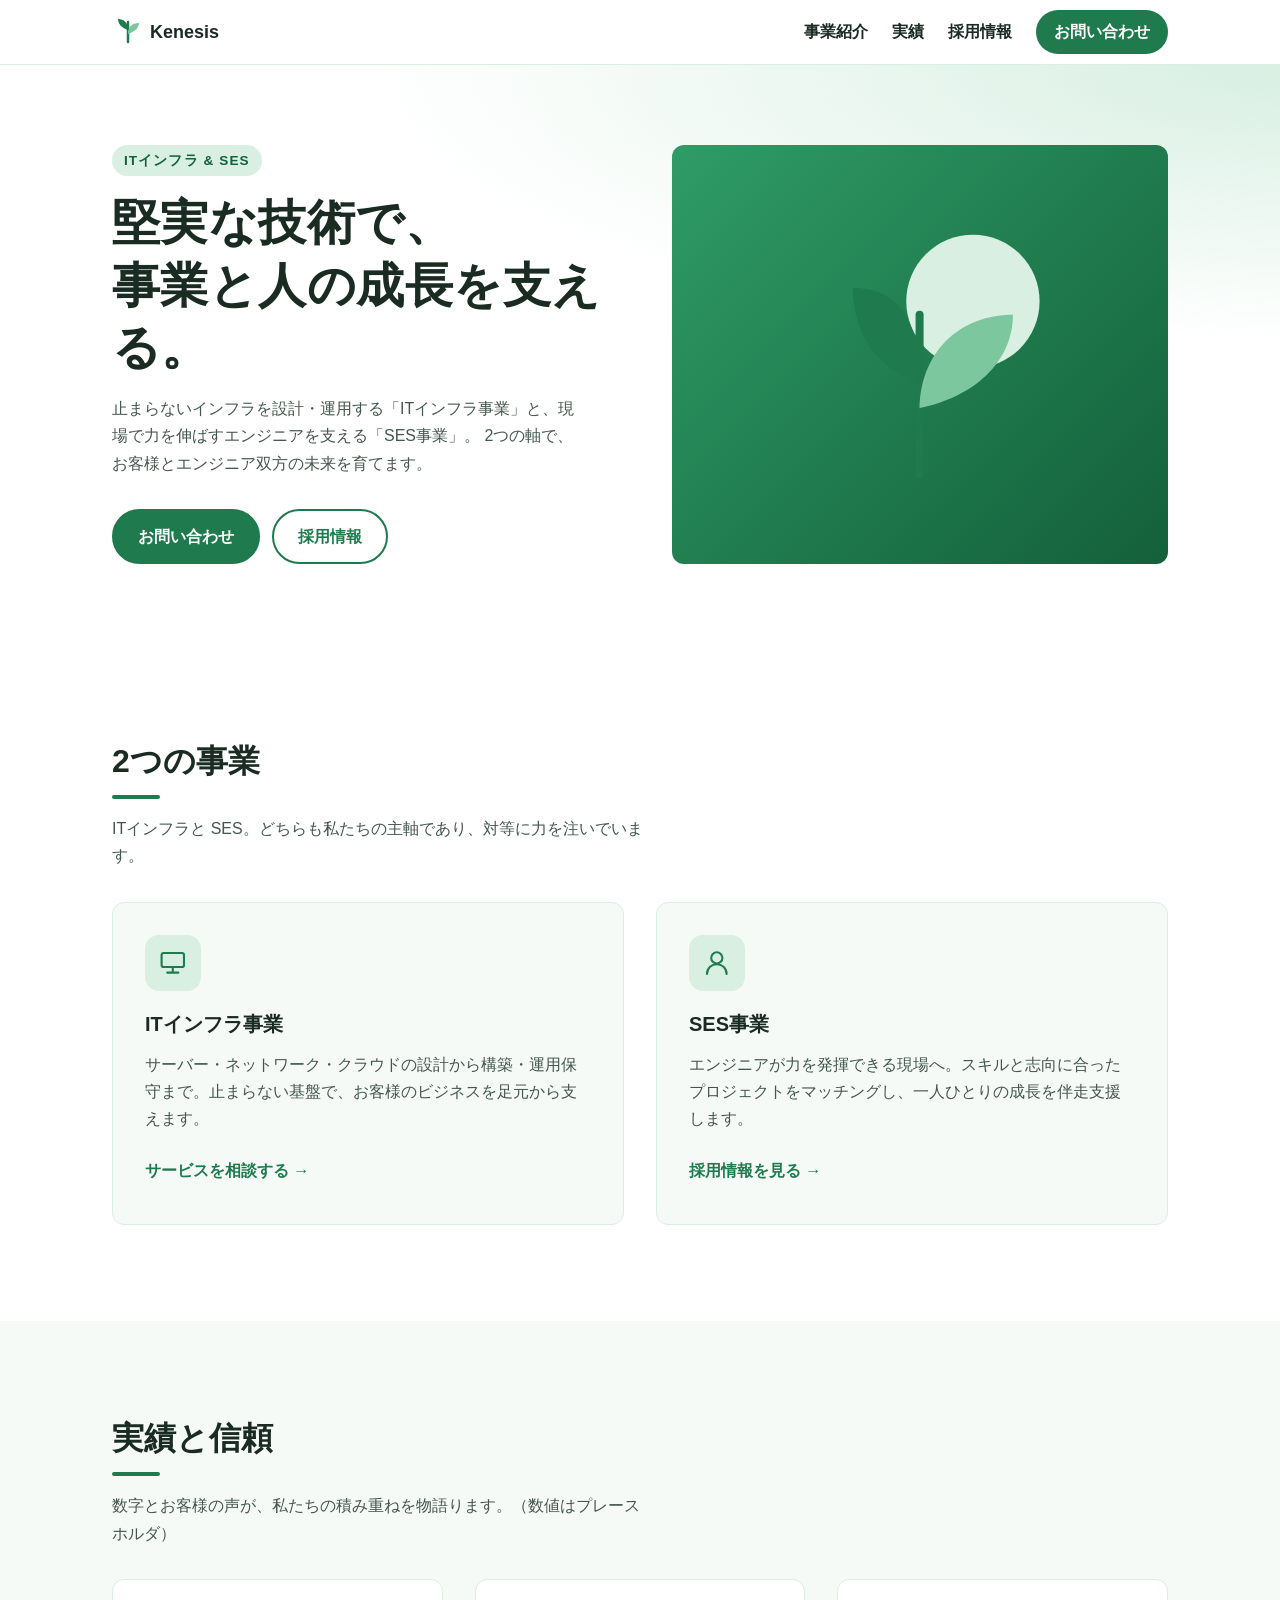
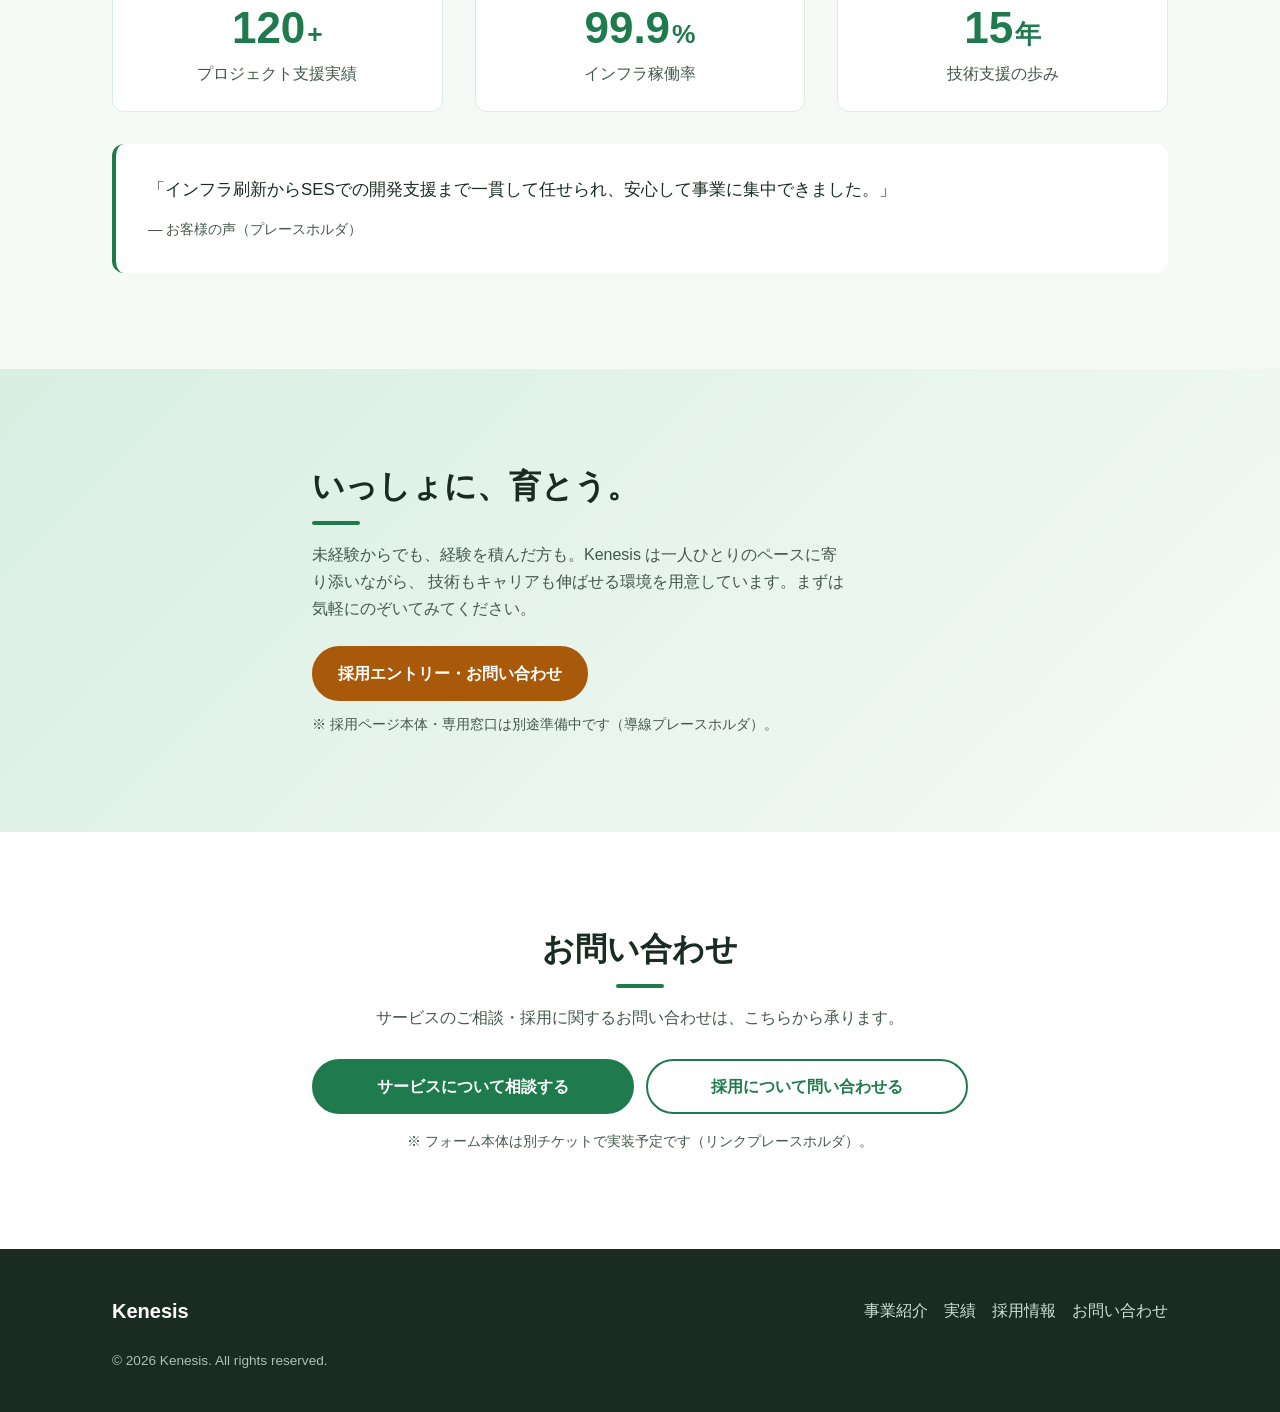
==== site/index.html @ 61118992 "[KLK-002] トップページFVと2事業対等提示の静的サンプル実装 Co-Authored-By: Claude Opus 4.8 (1M context) <noreply@anthropic." ====
<!DOCTYPE html>
<html lang="ja">
<head>
  <meta charset="UTF-8">
  <meta name="viewport" content="width=device-width, initial-scale=1">
  <meta name="description" content="Kenesis は ITインフラと SES の2事業で、堅実な技術と人の成長を支えます。サービスのご相談・SES採用エンジニアの応募はこちらから。">
  <meta name="color-scheme" content="light">
  <title>Kenesis ｜ ITインフラ・SES 2事業で技術と成長を支える</title>
  <link rel="icon" type="image/svg+xml" href="assets/favicon.svg">
  <link rel="stylesheet" href="css/style.css">
  <script src="js/main.js" defer></script>
</head>
<body>
  <a class="skip-link" href="#fv">本文へスキップ</a>

  <!-- ============ ヘッダー ============ -->
  <header class="site-header" id="site-header">
    <div class="container site-header__inner">
      <a class="site-header__logo" href="#fv" aria-label="Kenesis ホーム">
        <img src="assets/logo-placeholder.svg" width="160" height="40" alt="Kenesis">
      </a>

      <button
        class="nav-toggle"
        type="button"
        aria-expanded="false"
        aria-controls="primary-nav"
        aria-label="メニューを開く">
        <span class="nav-toggle__bar" aria-hidden="true"></span>
        <span class="nav-toggle__bar" aria-hidden="true"></span>
        <span class="nav-toggle__bar" aria-hidden="true"></span>
      </button>

      <nav class="primary-nav" id="primary-nav" aria-label="グローバルナビゲーション">
        <ul class="primary-nav__list">
          <li><a href="#business">事業紹介</a></li>
          <li><a href="#results">実績</a></li>
          <li><a href="#recruit">採用情報</a></li>
          <li><a class="primary-nav__cta" href="#contact" data-cta="nav-contact">お問い合わせ</a></li>
        </ul>
      </nav>
    </div>
  </header>

  <main>
    <!-- ============ FV（ファーストビュー） ============ -->
    <section id="fv" class="fv" aria-labelledby="fv-heading">
      <div class="container fv__inner">
        <!-- DOM順: テキスト → ビジュアル → CTA（CSS無効時も要件順を維持） -->
        <div class="fv__text">
          <p class="fv__eyebrow">ITインフラ &amp; SES</p>
          <h1 id="fv-heading" class="fv__title">堅実な技術で、<br>事業と人の成長を支える。</h1>
          <p class="fv__sub">
            止まらないインフラを設計・運用する「ITインフラ事業」と、現場で力を伸ばすエンジニアを支える「SES事業」。
            2つの軸で、お客様とエンジニア双方の未来を育てます。
          </p>
        </div>

        <div class="fv__visual">
          <div class="fv__photo" role="img" aria-label="緑あふれる自然と成長を表すメインビジュアル（プレースホルダ）">
            <!-- 写真領域はCSSグラデーションのプレースホルダ。実写真支給時にこの要素へ差し替え -->
            <svg class="fv__accent" viewBox="0 0 220 220" aria-hidden="true" focusable="false">
              <circle cx="150" cy="70" r="50" fill="#d8efe2"/>
              <path d="M110 200 C110 150 110 110 110 80" stroke="#1f7a4d" stroke-width="6" stroke-linecap="round" fill="none"/>
              <path d="M110 130 C80 122 60 96 60 60 C100 60 110 92 110 132 Z" fill="#1f7a4d"/>
              <path d="M110 150 C150 142 180 116 180 80 C140 80 110 108 110 152 Z" fill="#7cc79e"/>
            </svg>
          </div>
        </div>

        <div class="fv__cta">
          <a class="btn btn--primary" href="#contact" data-cta="contact">お問い合わせ</a>
          <a class="btn btn--secondary" href="#recruit" data-cta="recruit">採用情報</a>
        </div>
      </div>
    </section>

    <!-- ============ 事業紹介（2事業 対等） ============ -->
    <section id="business" class="business section" aria-labelledby="business-heading">
      <div class="container">
        <h2 id="business-heading" class="section__title">2つの事業</h2>
        <p class="section__lead">ITインフラと SES。どちらも私たちの主軸であり、対等に力を注いでいます。</p>

        <ul class="biz-grid">
          <li class="biz-card">
            <div class="biz-card__icon" aria-hidden="true">
              <svg viewBox="0 0 48 48" focusable="false">
                <rect x="8" y="10" width="32" height="20" rx="3" fill="none" stroke="#1f7a4d" stroke-width="3"/>
                <line x1="16" y1="38" x2="32" y2="38" stroke="#1f7a4d" stroke-width="3" stroke-linecap="round"/>
                <line x1="24" y1="30" x2="24" y2="38" stroke="#1f7a4d" stroke-width="3"/>
              </svg>
            </div>
            <h3 class="biz-card__title">ITインフラ事業</h3>
            <p class="biz-card__desc">
              サーバー・ネットワーク・クラウドの設計から構築・運用保守まで。止まらない基盤で、お客様のビジネスを足元から支えます。
            </p>
            <a class="biz-card__link" href="#contact" data-cta="biz-infra">サービスを相談する</a>
          </li>

          <li class="biz-card">
            <div class="biz-card__icon" aria-hidden="true">
              <svg viewBox="0 0 48 48" focusable="false">
                <circle cx="24" cy="17" r="8" fill="none" stroke="#1f7a4d" stroke-width="3"/>
                <path d="M10 40 C10 31 17 26 24 26 C31 26 38 31 38 40" fill="none" stroke="#1f7a4d" stroke-width="3" stroke-linecap="round"/>
              </svg>
            </div>
            <h3 class="biz-card__title">SES事業</h3>
            <p class="biz-card__desc">
              エンジニアが力を発揮できる現場へ。スキルと志向に合ったプロジェクトをマッチングし、一人ひとりの成長を伴走支援します。
            </p>
            <a class="biz-card__link" href="#recruit" data-cta="biz-ses">採用情報を見る</a>
          </li>
        </ul>
      </div>
    </section>

    <!-- ============ 実績・信頼 ============ -->
    <section id="results" class="results section" aria-labelledby="results-heading">
      <div class="container">
        <h2 id="results-heading" class="section__title">実績と信頼</h2>
        <p class="section__lead">数字とお客様の声が、私たちの積み重ねを物語ります。（数値はプレースホルダ）</p>

        <ul class="stat-grid">
          <li class="stat">
            <span class="stat__num">120<span class="stat__unit">+</span></span>
            <span class="stat__label">プロジェクト支援実績</span>
          </li>
          <li class="stat">
            <span class="stat__num">99.9<span class="stat__unit">%</span></span>
            <span class="stat__label">インフラ稼働率</span>
          </li>
          <li class="stat">
            <span class="stat__num">15<span class="stat__unit">年</span></span>
            <span class="stat__label">技術支援の歩み</span>
          </li>
        </ul>

        <figure class="voice">
          <blockquote class="voice__quote">
            「インフラ刷新からSESでの開発支援まで一貫して任せられ、安心して事業に集中できました。」
          </blockquote>
          <figcaption class="voice__cite">— お客様の声（プレースホルダ）</figcaption>
        </figure>
      </div>
    </section>

    <!-- ============ 採用情報（SES） ============ -->
    <section id="recruit" class="recruit section" aria-labelledby="recruit-heading">
      <div class="container recruit__inner">
        <div class="recruit__text">
          <h2 id="recruit-heading" class="section__title">いっしょに、育とう。</h2>
          <p class="section__lead">
            未経験からでも、経験を積んだ方も。Kenesis は一人ひとりのペースに寄り添いながら、
            技術もキャリアも伸ばせる環境を用意しています。まずは気軽にのぞいてみてください。
          </p>
          <a class="btn btn--accent" href="#contact" data-cta="recruit-apply">採用エントリー・お問い合わせ</a>
          <p class="recruit__note">※ 採用ページ本体・専用窓口は別途準備中です（導線プレースホルダ）。</p>
        </div>
      </div>
    </section>

    <!-- ============ お問い合わせ ============ -->
    <section id="contact" class="contact section" aria-labelledby="contact-heading">
      <div class="container contact__inner">
        <h2 id="contact-heading" class="section__title">お問い合わせ</h2>
        <p class="section__lead">サービスのご相談・採用に関するお問い合わせは、こちらから承ります。</p>
        <div class="contact__actions">
          <a class="btn btn--primary" href="#contact" data-cta="contact-service">サービスについて相談する</a>
          <a class="btn btn--secondary" href="#recruit" data-cta="contact-recruit">採用について問い合わせる</a>
        </div>
        <p class="contact__note">※ フォーム本体は別チケットで実装予定です（リンクプレースホルダ）。</p>
      </div>
    </section>
  </main>

  <!-- ============ フッター ============ -->
  <footer class="site-footer">
    <div class="container site-footer__inner">
      <p class="site-footer__brand">Kenesis</p>
      <nav class="site-footer__nav" aria-label="フッターナビゲーション">
        <ul>
          <li><a href="#business">事業紹介</a></li>
          <li><a href="#results">実績</a></li>
          <li><a href="#recruit">採用情報</a></li>
          <li><a href="#contact">お問い合わせ</a></li>
        </ul>
      </nav>
      <p class="site-footer__copy">&copy; 2026 Kenesis. All rights reserved.</p>
    </div>
  </footer>
</body>
</html>
---- site/css/style.css ----
/* ============================================================
   Kenesis トップページ  style.css
   - カラートークンは :root に集約（緑系メイン + アクセント1色 / 白背景）
   - モバイルファースト（既定=縦積み → min-width で2カラム）
   - 依存なし（素のCSS）。Lighthouse対策で外部リソース不使用
   ============================================================ */

:root {
  /* 背景: 白〜白に近い色 */
  --color-bg:        #ffffff;
  --color-surface:   #f6faf7;   /* わずかに緑寄りのオフホワイト（カード/帯背景） */

  /* メインカラー: 緑系 */
  --color-primary:        #1f7a4d;  /* 主要ボタン・見出しアクセント（白地でコントラスト比 4.9:1） */
  --color-primary-dark:   #14603b;  /* hover/active */
  --color-primary-light:  #d8efe2;  /* 淡い緑の面・帯 */

  /* アクセント1色のみ */
  --color-accent:        #a85909;   /* 暖色アクセント（白文字で 5.12:1。AA基準を満たすため濃いめに調整） */
  --color-accent-dark:   #884706;

  /* テキスト */
  --color-text:       #1a2b22;      /* 本文（白地で 14:1 超） */
  --color-text-muted: #43574c;      /* 補足（白地で約 7:1） */
  --color-on-primary: #ffffff;      /* 緑ボタン上の文字（緑地で 4.9:1） */

  /* 寸法・余白トークン（2事業カードの寸法共通化にも使用） */
  --space-section: clamp(48px, 8vw, 96px);
  --space-gap:     clamp(20px, 4vw, 32px);
  --radius:        12px;
  --maxw:          1120px;

  /* 2事業カード共通寸法（対等提示の機械的保証） */
  --card-pad:      clamp(20px, 4vw, 32px);
  --card-radius:   var(--radius);
  --card-icon:     56px;

  --font-base: -apple-system, BlinkMacSystemFont, "Hiragino Sans",
               "Hiragino Kaku Gothic ProN", "Noto Sans JP", "Segoe UI",
               Meiryo, sans-serif;
}

/* ---------- リセット / ベース ---------- */
*,
*::before,
*::after { box-sizing: border-box; }

html { -webkit-text-size-adjust: 100%; }

body {
  margin: 0;
  font-family: var(--font-base);
  color: var(--color-text);
  background: var(--color-bg);
  line-height: 1.7;
  /* 横スクロール防止の保険 */
  overflow-x: hidden;
}

img, svg { max-width: 100%; height: auto; display: block; }

a { color: var(--color-primary); }

h1, h2, h3, p, ul, figure, blockquote { margin: 0; }
ul { list-style: none; padding: 0; }

/* キーボードフォーカスの可視化（全インタラクティブ要素共通） */
:focus-visible {
  outline: 3px solid var(--color-accent);
  outline-offset: 2px;
  border-radius: 4px;
}

.container {
  width: 100%;
  max-width: var(--maxw);
  margin-inline: auto;
  padding-inline: clamp(16px, 5vw, 32px);
}

.skip-link {
  position: absolute;
  left: 8px;
  top: -48px;
  background: var(--color-primary);
  color: var(--color-on-primary);
  padding: 8px 16px;
  border-radius: 6px;
  z-index: 100;
  transition: top .15s ease;
}
.skip-link:focus { top: 8px; }

/* ---------- ボタン（CTA） ---------- */
.btn {
  display: inline-flex;
  align-items: center;
  justify-content: center;
  /* タップ領域 最小 44x44px */
  min-height: 44px;
  min-width: 44px;
  padding: 12px 24px;
  border-radius: 999px;
  font-weight: 700;
  font-size: 1rem;
  text-decoration: none;
  border: 2px solid transparent;
  cursor: pointer;
  transition: background-color .15s ease, color .15s ease, border-color .15s ease;
}
.btn--primary {
  background: var(--color-primary);
  color: var(--color-on-primary);
  border-color: var(--color-primary);
}
.btn--primary:hover { background: var(--color-primary-dark); border-color: var(--color-primary-dark); }

.btn--secondary {
  background: transparent;
  color: var(--color-primary);
  border-color: var(--color-primary);
}
.btn--secondary:hover { background: var(--color-primary-light); }

.btn--accent {
  background: var(--color-accent);
  color: #ffffff;
  border-color: var(--color-accent);
}
.btn--accent:hover { background: var(--color-accent-dark); border-color: var(--color-accent-dark); }

/* ---------- 共通セクション ---------- */
.section { padding-block: var(--space-section); }

.section__title {
  font-size: clamp(1.5rem, 5vw, 2rem);
  line-height: 1.35;
  color: var(--color-text);
}
.section__title::after {
  content: "";
  display: block;
  width: 48px;
  height: 4px;
  margin-top: 12px;
  background: var(--color-primary);
  border-radius: 2px;
}
.section__lead {
  margin-top: 16px;
  color: var(--color-text-muted);
  max-width: 60ch;
}

/* ============================================================
   ヘッダー / ナビ
   ============================================================ */
.site-header {
  position: sticky;
  top: 0;
  z-index: 50;
  background: rgba(255, 255, 255, .92);
  backdrop-filter: saturate(120%) blur(6px);
  border-bottom: 1px solid var(--color-primary-light);
}
.site-header__inner {
  display: flex;
  align-items: center;
  justify-content: space-between;
  min-height: 64px;
}
.site-header__logo { display: inline-flex; }

.nav-toggle {
  display: inline-flex;
  flex-direction: column;
  justify-content: center;
  gap: 5px;
  width: 44px;
  height: 44px;
  padding: 10px;
  background: transparent;
  border: none;
  cursor: pointer;
}
.nav-toggle__bar {
  display: block;
  height: 2px;
  width: 100%;
  background: var(--color-text);
  border-radius: 2px;
  transition: transform .2s ease, opacity .2s ease;
}
.nav-toggle[aria-expanded="true"] .nav-toggle__bar:nth-child(1) { transform: translateY(7px) rotate(45deg); }
.nav-toggle[aria-expanded="true"] .nav-toggle__bar:nth-child(2) { opacity: 0; }
.nav-toggle[aria-expanded="true"] .nav-toggle__bar:nth-child(3) { transform: translateY(-7px) rotate(-45deg); }

/* モバイル: ナビは折りたたみ（既定は閉じる） */
.primary-nav {
  position: absolute;
  top: 100%;
  left: 0;
  right: 0;
  background: var(--color-bg);
  border-bottom: 1px solid var(--color-primary-light);
  max-height: 0;
  overflow: hidden;
  transition: max-height .25s ease;
}
.primary-nav.is-open { max-height: 60vh; }
.primary-nav__list {
  display: flex;
  flex-direction: column;
  gap: 4px;
  padding: 12px clamp(16px, 5vw, 32px) 20px;
}
.primary-nav__list a {
  display: flex;
  align-items: center;
  min-height: 44px;
  text-decoration: none;
  color: var(--color-text);
  font-weight: 600;
}
.primary-nav__cta {
  color: var(--color-primary) !important;
  font-weight: 700;
}

/* ============================================================
   FV（ファーストビュー）
   DOM順: テキスト → ビジュアル → CTA
   ============================================================ */
.fv {
  background:
    radial-gradient(120% 80% at 100% 0%, var(--color-primary-light) 0%, transparent 60%),
    var(--color-bg);
  padding-block: clamp(40px, 8vw, 80px);
}
.fv__inner {
  display: grid;
  grid-template-columns: 1fr;     /* モバイル: 1カラム縦積み */
  gap: var(--space-gap);
  align-items: center;
}
.fv__eyebrow {
  display: inline-block;
  font-weight: 700;
  letter-spacing: .08em;
  color: var(--color-primary-dark);
  background: var(--color-primary-light);
  padding: 4px 12px;
  border-radius: 999px;
  font-size: .85rem;
}
.fv__title {
  margin-top: 16px;
  font-size: clamp(1.8rem, 7vw, 3rem);
  line-height: 1.3;
  letter-spacing: .01em;
}
.fv__sub {
  margin-top: 16px;
  color: var(--color-text-muted);
  max-width: 52ch;
}

/* FV ビジュアル（写真領域はCSSグラデーションのプレースホルダ） */
.fv__photo {
  position: relative;
  width: 100%;
  aspect-ratio: 4 / 3;            /* 差し替え時も枠を固定（CLS防止） */
  border-radius: var(--radius);
  overflow: hidden;
  background:
    linear-gradient(135deg, #2f9c66 0%, #1f7a4d 55%, #14603b 100%);
}
.fv__accent {
  position: absolute;
  inset: 0;
  margin: auto;
  width: 70%;
  height: 70%;
}

/* FV CTA 並置 */
.fv__cta {
  display: flex;
  flex-wrap: wrap;
  gap: 12px;
}
.fv__cta .btn { flex: 1 1 auto; }

/* ============================================================
   事業紹介（2事業 対等）
   ============================================================ */
.business { background: var(--color-bg); }

.biz-grid {
  margin-top: var(--space-gap);
  display: grid;
  grid-template-columns: 1fr;     /* モバイル: 縦積み */
  gap: var(--space-gap);
}
/* 同一クラス・同一寸法のカード（対等提示をCSS変数で機械的に保証） */
.biz-card {
  display: flex;
  flex-direction: column;
  padding: var(--card-pad);
  background: var(--color-surface);
  border: 1px solid var(--color-primary-light);
  border-radius: var(--card-radius);
  height: 100%;
}
.biz-card__icon {
  width: var(--card-icon);
  height: var(--card-icon);
  display: grid;
  place-items: center;
  background: var(--color-primary-light);
  border-radius: 14px;
  margin-bottom: 16px;
}
.biz-card__icon svg { width: 60%; height: 60%; }
.biz-card__title { font-size: 1.25rem; }
.biz-card__desc {
  margin-top: 10px;
  color: var(--color-text-muted);
  flex: 1 1 auto;       /* 説明文量が違ってもカード下端のリンク位置を揃える */
}
.biz-card__link {
  display: inline-flex;
  align-items: center;
  min-height: 44px;
  margin-top: 16px;
  font-weight: 700;
  color: var(--color-primary);
  text-decoration: none;
}
.biz-card__link::after { content: " →"; white-space: pre; }
.biz-card__link:hover { color: var(--color-primary-dark); text-decoration: underline; }

/* ============================================================
   実績・信頼
   ============================================================ */
.results { background: var(--color-surface); }

.stat-grid {
  margin-top: var(--space-gap);
  display: grid;
  grid-template-columns: 1fr;
  gap: var(--space-gap);
}
.stat {
  text-align: center;
  padding: 24px;
  background: var(--color-bg);
  border-radius: var(--radius);
  border: 1px solid var(--color-primary-light);
}
.stat__num {
  display: block;
  font-size: clamp(2rem, 8vw, 2.75rem);
  font-weight: 800;
  color: var(--color-primary);
  line-height: 1.1;
}
.stat__unit { font-size: .6em; margin-left: 2px; }
.stat__label { display: block; margin-top: 8px; color: var(--color-text-muted); }

.voice {
  margin-top: var(--space-gap);
  padding: var(--card-pad);
  background: var(--color-bg);
  border-left: 4px solid var(--color-primary);
  border-radius: var(--radius);
}
.voice__quote { font-size: 1.05rem; }
.voice__cite { margin-top: 12px; color: var(--color-text-muted); font-size: .9rem; }

/* ============================================================
   採用情報（SES）
   ============================================================ */
.recruit {
  background:
    linear-gradient(135deg, var(--color-primary-light) 0%, var(--color-surface) 100%);
}
.recruit__inner { max-width: 720px; }
.recruit__note {
  margin-top: 12px;
  color: var(--color-text-muted);
  font-size: .85rem;
}
.recruit .btn { margin-top: 24px; }

/* ============================================================
   お問い合わせ
   ============================================================ */
.contact { background: var(--color-bg); text-align: center; }
.contact__inner { max-width: 720px; margin-inline: auto; }
.contact .section__title { display: inline-block; }
.contact .section__title::after { margin-inline: auto; }
.contact .section__lead { margin-inline: auto; }
.contact__actions {
  margin-top: 28px;
  display: flex;
  flex-wrap: wrap;
  gap: 12px;
  justify-content: center;
}
.contact__actions .btn { flex: 1 1 240px; }
.contact__note { margin-top: 16px; color: var(--color-text-muted); font-size: .85rem; }

/* ============================================================
   フッター
   ============================================================ */
.site-footer {
  background: var(--color-text);
  color: #e8efe9;
  padding-block: 40px;
}
.site-footer__inner { display: grid; gap: 16px; }
.site-footer__brand { font-weight: 800; font-size: 1.25rem; color: #fff; }
.site-footer__nav ul { display: flex; flex-wrap: wrap; gap: 16px; }
.site-footer__nav a {
  color: #cfe0d6;
  text-decoration: none;
  min-height: 44px;
  display: inline-flex;
  align-items: center;
}
.site-footer__nav a:hover { color: #fff; text-decoration: underline; }
.site-footer__copy { color: #aebfb5; font-size: .85rem; }

/* ============================================================
   レスポンシブ（min-width で2カラムへ拡張）
   ============================================================ */
@media (min-width: 768px) {
  /* ナビ: ハンバーガーを隠し横並びに */
  .nav-toggle { display: none; }
  .primary-nav {
    position: static;
    max-height: none;
    overflow: visible;
    background: transparent;
    border: none;
  }
  .primary-nav__list {
    flex-direction: row;
    align-items: center;
    gap: 24px;
    padding: 0;
  }
  .primary-nav__cta {
    background: var(--color-primary);
    color: var(--color-on-primary) !important;
    padding: 8px 18px;
    border-radius: 999px;
  }

  /* FV: 左テキスト / 右ビジュアルの2カラム。
     grid-template-areas でDOM順(テキスト→ビジュアル→CTA)を保ちつつ配置 */
  .fv__inner {
    grid-template-columns: 1fr 1fr;
    grid-template-areas:
      "text   visual"
      "cta    visual";
    column-gap: clamp(32px, 5vw, 64px);
    align-items: center;
  }
  .fv__text   { grid-area: text; }
  .fv__visual { grid-area: visual; align-self: stretch; }
  .fv__cta    { grid-area: cta; align-self: start; }
  .fv__cta .btn { flex: 0 0 auto; }
  .fv__photo { height: 100%; aspect-ratio: auto; min-height: 320px; }

  /* 事業紹介: 横並び2カラム（同一寸法） */
  .biz-grid { grid-template-columns: 1fr 1fr; }

  /* 実績: 3カラム */
  .stat-grid { grid-template-columns: repeat(3, 1fr); }

  /* フッター: 横並び */
  .site-footer__inner {
    grid-template-columns: 1fr auto;
    align-items: center;
  }
  .site-footer__copy { grid-column: 1 / -1; }
}

@media (min-width: 1024px) {
  .fv__title { font-size: 3rem; }
}

/* ---------- モーション低減 ---------- */
@media (prefers-reduced-motion: reduce) {
  * { transition-duration: .001ms !important; animation-duration: .001ms !important; }
}
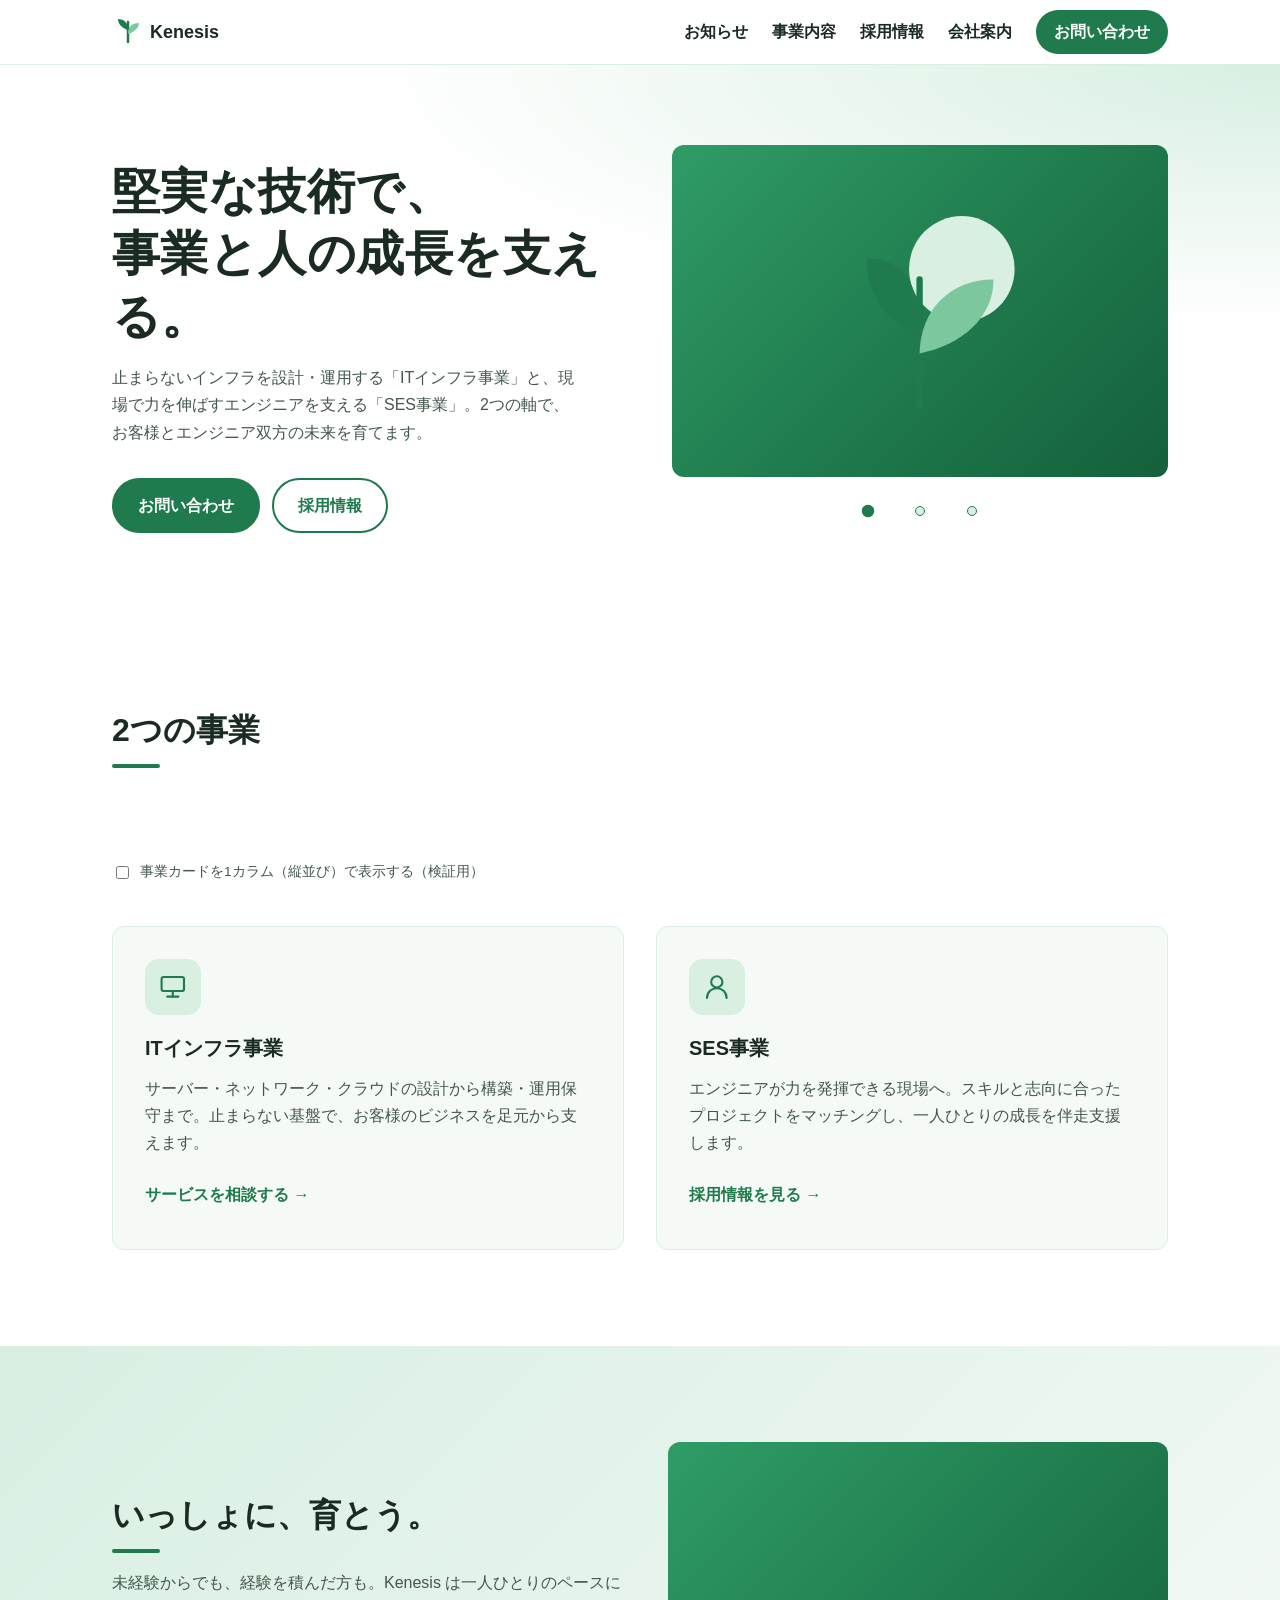
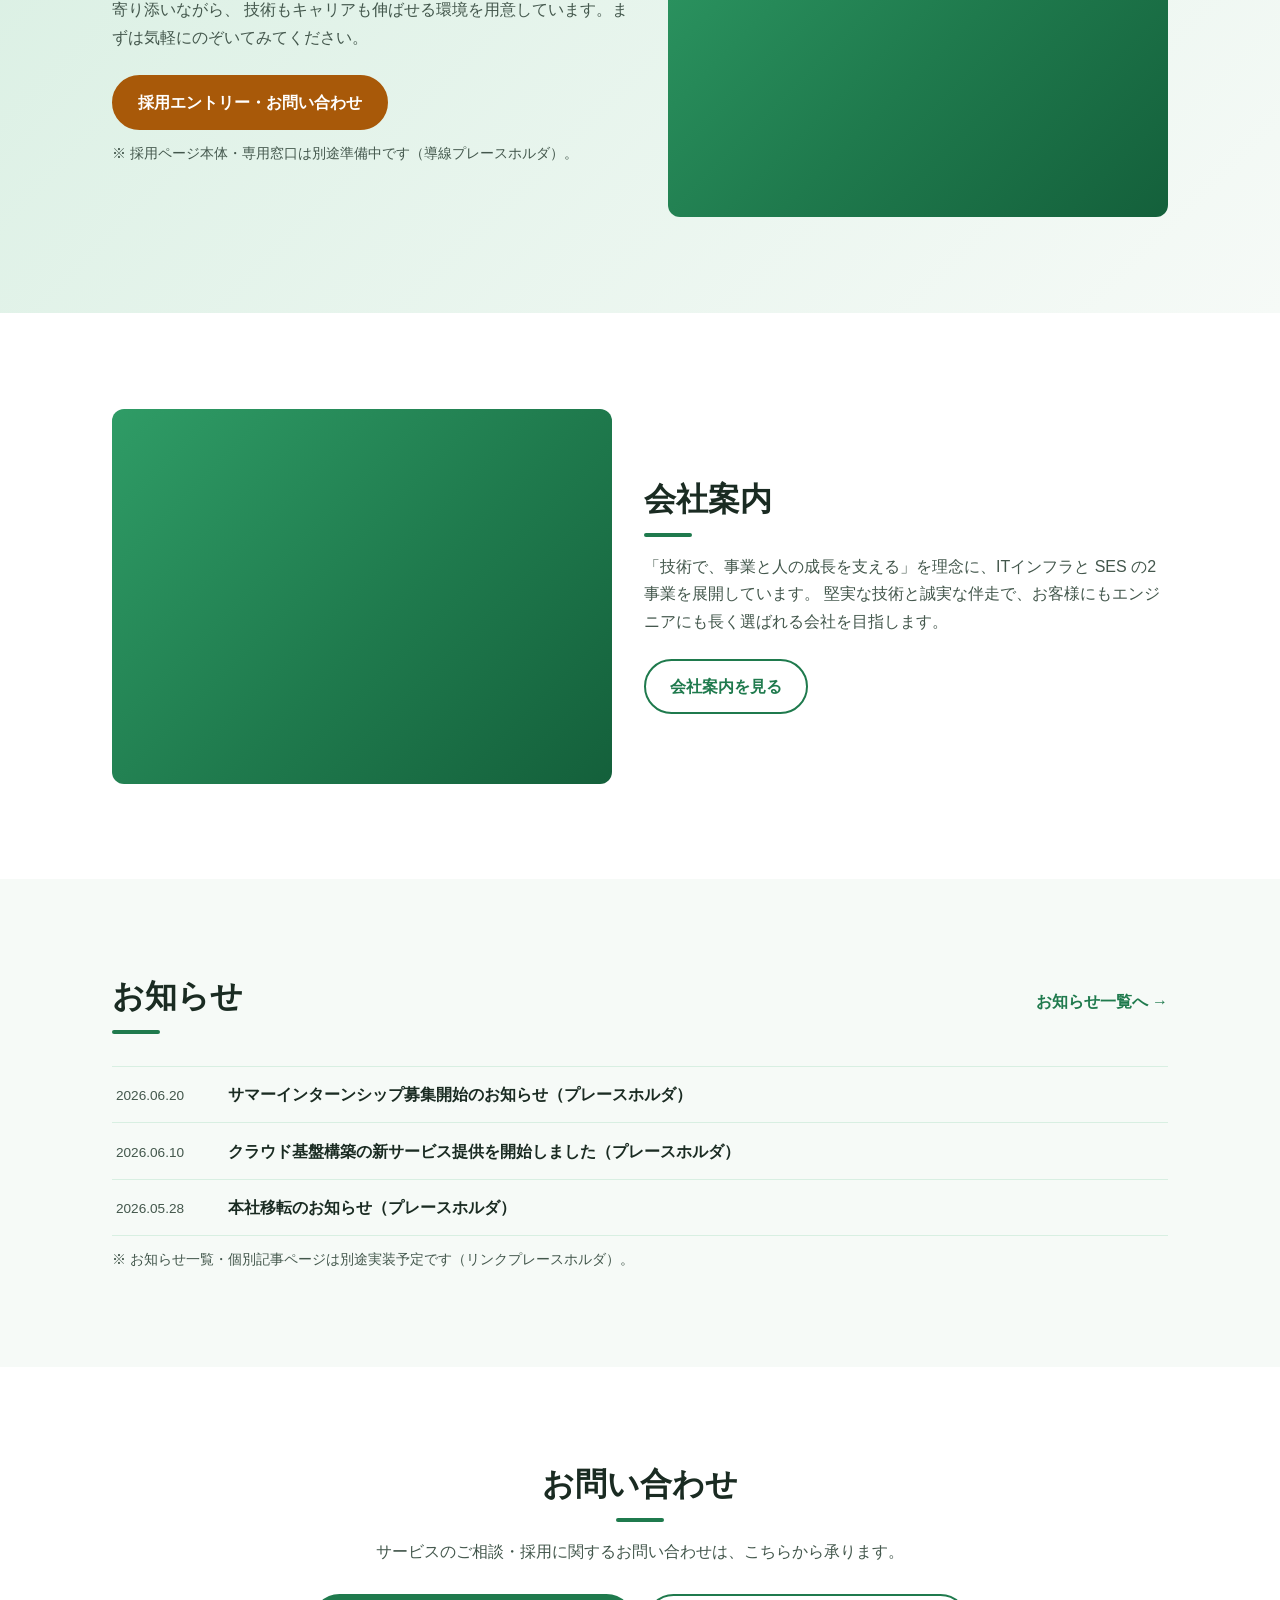
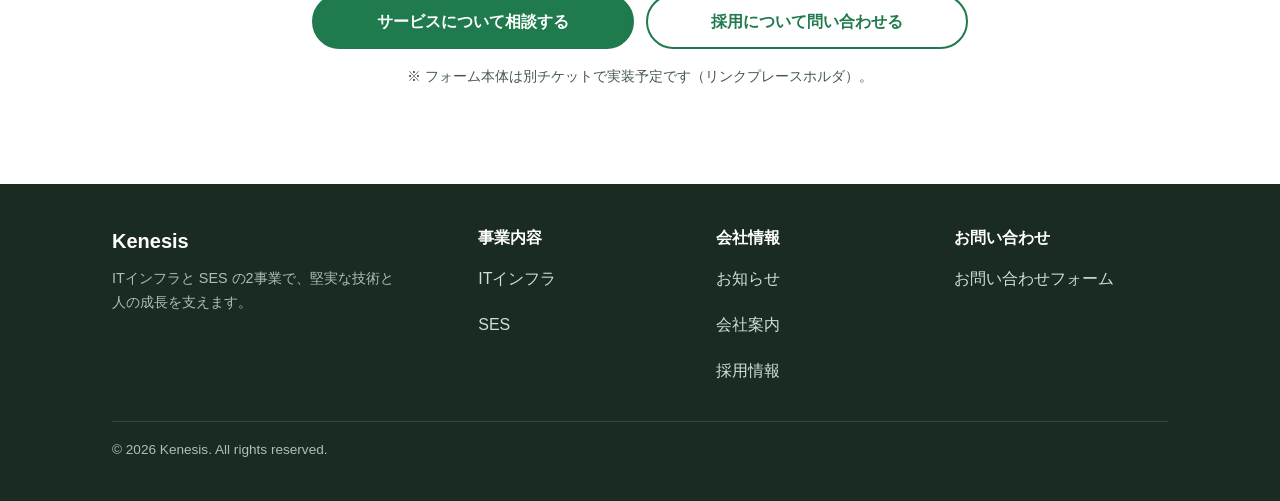
==== commit c038e6de: "変更のあったファイルの追加" ====
--- a/site/index.html
+++ b/site/index.html
@@ -33,9 +33,10 @@
 
       <nav class="primary-nav" id="primary-nav" aria-label="グローバルナビゲーション">
         <ul class="primary-nav__list">
-          <li><a href="#business">事業紹介</a></li>
-          <li><a href="#results">実績</a></li>
+          <li><a href="#news">お知らせ</a></li>
+          <li><a href="#business">事業内容</a></li>
           <li><a href="#recruit">採用情報</a></li>
+          <li><a href="#company">会社案内</a></li>
           <li><a class="primary-nav__cta" href="#contact" data-cta="nav-contact">お問い合わせ</a></li>
         </ul>
       </nav>
@@ -48,7 +49,8 @@
       <div class="container fv__inner">
         <!-- DOM順: テキスト → ビジュアル → CTA（CSS無効時も要件順を維持） -->
         <div class="fv__text">
-          <p class="fv__eyebrow">ITインフラ &amp; SES</p>
+          <!-- スライド1はタグ非表示（JSがスライド2/3で表示・差し替え）。JS無効時もスライド1の見え方を維持 -->
+          <p class="fv__eyebrow" style="display:none"></p>
           <h1 id="fv-heading" class="fv__title">堅実な技術で、<br>事業と人の成長を支える。</h1>
           <p class="fv__sub">
             止まらないインフラを設計・運用する「ITインフラ事業」と、現場で力を伸ばすエンジニアを支える「SES事業」。
@@ -57,14 +59,39 @@
         </div>
 
         <div class="fv__visual">
-          <div class="fv__photo" role="img" aria-label="緑あふれる自然と成長を表すメインビジュアル（プレースホルダ）">
-            <!-- 写真領域はCSSグラデーションのプレースホルダ。実写真支給時にこの要素へ差し替え -->
-            <svg class="fv__accent" viewBox="0 0 220 220" aria-hidden="true" focusable="false">
-              <circle cx="150" cy="70" r="50" fill="#d8efe2"/>
-              <path d="M110 200 C110 150 110 110 110 80" stroke="#1f7a4d" stroke-width="6" stroke-linecap="round" fill="none"/>
-              <path d="M110 130 C80 122 60 96 60 60 C100 60 110 92 110 132 Z" fill="#1f7a4d"/>
-              <path d="M110 150 C150 142 180 116 180 80 C140 80 110 108 110 152 Z" fill="#7cc79e"/>
-            </svg>
+          <!-- 写真領域はCSSグラデーションのプレースホルダ。実写真支給時に各レイヤーへ差し替え。
+               3レイヤーをJSでクロスフェード切替（テキストと同期）。装飾のため aria-hidden -->
+          <div class="fv__photo-stage">
+            <div class="fv__photo fv__photo--1 is-active" aria-hidden="true">
+              <svg class="fv__accent" viewBox="0 0 220 220" aria-hidden="true" focusable="false">
+                <circle cx="150" cy="70" r="50" fill="#d8efe2"/>
+                <path d="M110 200 C110 150 110 110 110 80" stroke="#1f7a4d" stroke-width="6" stroke-linecap="round" fill="none"/>
+                <path d="M110 130 C80 122 60 96 60 60 C100 60 110 92 110 132 Z" fill="#1f7a4d"/>
+                <path d="M110 150 C150 142 180 116 180 80 C140 80 110 108 110 152 Z" fill="#7cc79e"/>
+              </svg>
+            </div>
+            <div class="fv__photo fv__photo--2" aria-hidden="true">
+              <svg class="fv__accent" viewBox="0 0 220 220" aria-hidden="true" focusable="false">
+                <rect x="55" y="45" width="110" height="34" rx="6" fill="#d8efe2" stroke="#14603b" stroke-width="4"/>
+                <rect x="55" y="93" width="110" height="34" rx="6" fill="#7cc79e" stroke="#14603b" stroke-width="4"/>
+                <rect x="55" y="141" width="110" height="34" rx="6" fill="#d8efe2" stroke="#14603b" stroke-width="4"/>
+                <circle cx="74" cy="62" r="5" fill="#14603b"/>
+                <circle cx="74" cy="110" r="5" fill="#14603b"/>
+                <circle cx="74" cy="158" r="5" fill="#14603b"/>
+              </svg>
+            </div>
+            <div class="fv__photo fv__photo--3" aria-hidden="true">
+              <svg class="fv__accent" viewBox="0 0 220 220" aria-hidden="true" focusable="false">
+                <circle cx="110" cy="78" r="34" fill="#d8efe2" stroke="#14603b" stroke-width="5"/>
+                <path d="M52 168 C52 128 80 108 110 108 C140 108 168 128 168 168" fill="#7cc79e" stroke="#14603b" stroke-width="5" stroke-linecap="round"/>
+                <path d="M150 60 C170 60 184 74 184 96" fill="none" stroke="#1f7a4d" stroke-width="6" stroke-linecap="round"/>
+              </svg>
+            </div>
+          </div>
+          <div class="fv__dots" role="group" aria-label="メインビジュアルのスライド切替">
+            <button type="button" class="fv__dot is-active" data-fv-dot="0" aria-label="スライド1: 会社全体を表示" aria-selected="true"></button>
+            <button type="button" class="fv__dot" data-fv-dot="1" aria-label="スライド2: ITインフラ事業を表示" aria-selected="false"></button>
+            <button type="button" class="fv__dot" data-fv-dot="2" aria-label="スライド3: SES事業を表示" aria-selected="false"></button>
           </div>
         </div>
 
@@ -80,6 +107,14 @@
       <div class="container">
         <h2 id="business-heading" class="section__title">2つの事業</h2>
         <p class="section__lead">ITインフラと SES。どちらも私たちの主軸であり、対等に力を注いでいます。</p>
+
+        <!-- 検証用トグル: 2カラム↔1カラム（縦並び）を切替して比較する。決定後に削除可 -->
+        <p class="biz-toggle">
+          <label class="biz-toggle__label">
+            <input type="checkbox" id="bizStack" class="biz-toggle__input">
+            事業カードを1カラム（縦並び）で表示する（検証用）
+          </label>
+        </p>
 
         <ul class="biz-grid">
           <li class="biz-card">
@@ -111,36 +146,6 @@
             <a class="biz-card__link" href="#recruit" data-cta="biz-ses">採用情報を見る</a>
           </li>
         </ul>
-      </div>
-    </section>
-
-    <!-- ============ 実績・信頼 ============ -->
-    <section id="results" class="results section" aria-labelledby="results-heading">
-      <div class="container">
-        <h2 id="results-heading" class="section__title">実績と信頼</h2>
-        <p class="section__lead">数字とお客様の声が、私たちの積み重ねを物語ります。（数値はプレースホルダ）</p>
-
-        <ul class="stat-grid">
-          <li class="stat">
-            <span class="stat__num">120<span class="stat__unit">+</span></span>
-            <span class="stat__label">プロジェクト支援実績</span>
-          </li>
-          <li class="stat">
-            <span class="stat__num">99.9<span class="stat__unit">%</span></span>
-            <span class="stat__label">インフラ稼働率</span>
-          </li>
-          <li class="stat">
-            <span class="stat__num">15<span class="stat__unit">年</span></span>
-            <span class="stat__label">技術支援の歩み</span>
-          </li>
-        </ul>
-
-        <figure class="voice">
-          <blockquote class="voice__quote">
-            「インフラ刷新からSESでの開発支援まで一貫して任せられ、安心して事業に集中できました。」
-          </blockquote>
-          <figcaption class="voice__cite">— お客様の声（プレースホルダ）</figcaption>
-        </figure>
       </div>
     </section>
 
@@ -156,6 +161,57 @@
           <a class="btn btn--accent" href="#contact" data-cta="recruit-apply">採用エントリー・お問い合わせ</a>
           <p class="recruit__note">※ 採用ページ本体・専用窓口は別途準備中です（導線プレースホルダ）。</p>
         </div>
+        <div class="recruit__visual">
+          <div class="media-photo" role="img" aria-label="成長するエンジニアと自然をイメージしたビジュアル（プレースホルダ）"></div>
+        </div>
+      </div>
+    </section>
+
+    <!-- ============ 会社案内 ============ -->
+    <section id="company" class="company section" aria-labelledby="company-heading">
+      <div class="container company__inner">
+        <div class="company__text">
+          <h2 id="company-heading" class="section__title">会社案内</h2>
+          <p class="section__lead">
+            「技術で、事業と人の成長を支える」を理念に、ITインフラと SES の2事業を展開しています。
+            堅実な技術と誠実な伴走で、お客様にもエンジニアにも長く選ばれる会社を目指します。
+          </p>
+          <a class="btn btn--secondary" href="#contact" data-cta="company-more">会社案内を見る</a>
+        </div>
+        <div class="company__visual">
+          <div class="media-photo" role="img" aria-label="Kenesisの拠点・チームをイメージしたビジュアル（プレースホルダ）"></div>
+        </div>
+      </div>
+    </section>
+
+    <!-- ============ お知らせ ============ -->
+    <section id="news" class="news section" aria-labelledby="news-heading">
+      <div class="container news__inner">
+        <div class="news__head">
+          <h2 id="news-heading" class="section__title">お知らせ</h2>
+          <a class="news__more" href="#news" data-cta="news-list">お知らせ一覧へ</a>
+        </div>
+        <ul class="news__list">
+          <li class="news__item">
+            <a class="news__link" href="#news">
+              <time class="news__date" datetime="2026-06-20">2026.06.20</time>
+              <span class="news__title">サマーインターンシップ募集開始のお知らせ（プレースホルダ）</span>
+            </a>
+          </li>
+          <li class="news__item">
+            <a class="news__link" href="#news">
+              <time class="news__date" datetime="2026-06-10">2026.06.10</time>
+              <span class="news__title">クラウド基盤構築の新サービス提供を開始しました（プレースホルダ）</span>
+            </a>
+          </li>
+          <li class="news__item">
+            <a class="news__link" href="#news">
+              <time class="news__date" datetime="2026-05-28">2026.05.28</time>
+              <span class="news__title">本社移転のお知らせ（プレースホルダ）</span>
+            </a>
+          </li>
+        </ul>
+        <p class="news__note">※ お知らせ一覧・個別記事ページは別途実装予定です（リンクプレースホルダ）。</p>
       </div>
     </section>
 
@@ -176,13 +232,29 @@
   <!-- ============ フッター ============ -->
   <footer class="site-footer">
     <div class="container site-footer__inner">
-      <p class="site-footer__brand">Kenesis</p>
-      <nav class="site-footer__nav" aria-label="フッターナビゲーション">
+      <div class="site-footer__col site-footer__col--brand">
+        <p class="site-footer__brand">Kenesis</p>
+        <p class="site-footer__desc">ITインフラと SES の2事業で、堅実な技術と人の成長を支えます。</p>
+      </div>
+      <nav class="site-footer__col" aria-label="事業内容">
+        <p class="site-footer__heading">事業内容</p>
         <ul>
-          <li><a href="#business">事業紹介</a></li>
-          <li><a href="#results">実績</a></li>
+          <li><a href="#business">ITインフラ</a></li>
+          <li><a href="#business">SES</a></li>
+        </ul>
+      </nav>
+      <nav class="site-footer__col" aria-label="会社情報">
+        <p class="site-footer__heading">会社情報</p>
+        <ul>
+          <li><a href="#news">お知らせ</a></li>
+          <li><a href="#company">会社案内</a></li>
           <li><a href="#recruit">採用情報</a></li>
-          <li><a href="#contact">お問い合わせ</a></li>
+        </ul>
+      </nav>
+      <nav class="site-footer__col" aria-label="お問い合わせ">
+        <p class="site-footer__heading">お問い合わせ</p>
+        <ul>
+          <li><a href="#contact">お問い合わせフォーム</a></li>
         </ul>
       </nav>
       <p class="site-footer__copy">&copy; 2026 Kenesis. All rights reserved.</p>
--- a/site/css/style.css
+++ b/site/css/style.css
@@ -265,16 +265,25 @@
   max-width: 52ch;
 }
 
-/* FV ビジュアル（写真領域はCSSグラデーションのプレースホルダ） */
-.fv__photo {
+/* FV ビジュアル（写真領域=CSSグラデーションのプレースホルダ / 3レイヤーをクロスフェード） */
+.fv__visual { display: flex; flex-direction: column; gap: 12px; }
+.fv__photo-stage {
   position: relative;
   width: 100%;
   aspect-ratio: 4 / 3;            /* 差し替え時も枠を固定（CLS防止） */
   border-radius: var(--radius);
   overflow: hidden;
-  background:
-    linear-gradient(135deg, #2f9c66 0%, #1f7a4d 55%, #14603b 100%);
-}
+}
+.fv__photo {
+  position: absolute;
+  inset: 0;
+  opacity: 0;
+  transition: opacity .8s ease;   /* クロスフェード */
+}
+.fv__photo.is-active { opacity: 1; }
+.fv__photo--1 { background: linear-gradient(135deg, #2f9c66 0%, #1f7a4d 55%, #14603b 100%); }
+.fv__photo--2 { background: linear-gradient(135deg, #3aa0a0 0%, #1f7a4d 60%, #13564a 100%); }
+.fv__photo--3 { background: linear-gradient(135deg, #79c25a 0%, #2f9c66 55%, #1f7a4d 100%); }
 .fv__accent {
   position: absolute;
   inset: 0;
@@ -282,6 +291,34 @@
   width: 70%;
   height: 70%;
 }
+
+/* テキストはフェードスルーで内容差し替え（単一h1を維持・JSが内容更新） */
+.fv__text { transition: opacity .4s ease; }
+.fv__text.is-leaving { opacity: 0; }
+
+/* スライド切替ドット（タップ領域44px・内側に視覚ドット） */
+.fv__dots { display: flex; justify-content: center; gap: 8px; }
+.fv__dot {
+  width: 44px;
+  height: 44px;
+  padding: 0;
+  border: none;
+  background: transparent;
+  cursor: pointer;
+  display: inline-flex;
+  align-items: center;
+  justify-content: center;
+}
+.fv__dot::before {
+  content: "";
+  width: 10px;
+  height: 10px;
+  border-radius: 50%;
+  background: var(--color-primary-light);
+  border: 1px solid var(--color-primary);
+  transition: background-color .2s ease, transform .2s ease;
+}
+.fv__dot.is-active::before { background: var(--color-primary); transform: scale(1.25); }
 
 /* FV CTA 並置 */
 .fv__cta {
@@ -340,58 +377,98 @@
 .biz-card__link::after { content: " →"; white-space: pre; }
 .biz-card__link:hover { color: var(--color-primary-dark); text-decoration: underline; }
 
-/* ============================================================
-   実績・信頼
-   ============================================================ */
-.results { background: var(--color-surface); }
-
-.stat-grid {
-  margin-top: var(--space-gap);
-  display: grid;
-  grid-template-columns: 1fr;
-  gap: var(--space-gap);
-}
-.stat {
-  text-align: center;
-  padding: 24px;
-  background: var(--color-bg);
+/* 検証用トグル（2カラム↔1カラム比較）。決定後に削除可 */
+.biz-toggle { margin-top: 12px; font-size: .85rem; color: var(--color-text-muted); }
+.biz-toggle__label {
+  display: inline-flex;
+  align-items: center;
+  gap: 8px;
+  min-height: 44px;
+  cursor: pointer;
+}
+
+/* ============================================================
+   メディア（写真領域プレースホルダ・採用/会社で共用）
+   実写真支給時はこの要素を <img> に差し替え（aspect-ratioで枠固定・CLS防止）
+   ============================================================ */
+.media-photo {
+  width: 100%;
+  aspect-ratio: 4 / 3;
   border-radius: var(--radius);
-  border: 1px solid var(--color-primary-light);
-}
-.stat__num {
-  display: block;
-  font-size: clamp(2rem, 8vw, 2.75rem);
-  font-weight: 800;
-  color: var(--color-primary);
-  line-height: 1.1;
-}
-.stat__unit { font-size: .6em; margin-left: 2px; }
-.stat__label { display: block; margin-top: 8px; color: var(--color-text-muted); }
-
-.voice {
-  margin-top: var(--space-gap);
-  padding: var(--card-pad);
-  background: var(--color-bg);
-  border-left: 4px solid var(--color-primary);
-  border-radius: var(--radius);
-}
-.voice__quote { font-size: 1.05rem; }
-.voice__cite { margin-top: 12px; color: var(--color-text-muted); font-size: .9rem; }
-
-/* ============================================================
-   採用情報（SES）
+  background:
+    linear-gradient(135deg, #2f9c66 0%, #1f7a4d 55%, #14603b 100%);
+}
+
+/* ============================================================
+   採用情報（SES）/ 会社案内（テキスト＋ビジュアルの2カラム）
    ============================================================ */
 .recruit {
   background:
     linear-gradient(135deg, var(--color-primary-light) 0%, var(--color-surface) 100%);
 }
-.recruit__inner { max-width: 720px; }
+.company { background: var(--color-bg); }
+
+.recruit__inner,
+.company__inner {
+  display: grid;
+  grid-template-columns: 1fr;     /* モバイル: 縦積み（テキスト→ビジュアル） */
+  gap: var(--space-gap);
+  align-items: center;
+}
 .recruit__note {
   margin-top: 12px;
   color: var(--color-text-muted);
   font-size: .85rem;
 }
-.recruit .btn { margin-top: 24px; }
+.recruit .btn,
+.company .btn { margin-top: 24px; }
+
+/* ============================================================
+   お知らせ（最新3件 + 一覧リンク）
+   ============================================================ */
+.news { background: var(--color-surface); }
+.news__head {
+  display: flex;
+  flex-wrap: wrap;
+  align-items: baseline;
+  justify-content: space-between;
+  gap: 12px;
+}
+.news__more {
+  font-weight: 700;
+  color: var(--color-primary);
+  text-decoration: none;
+  min-height: 44px;
+  display: inline-flex;
+  align-items: center;
+}
+.news__more::after { content: " →"; white-space: pre; }
+.news__more:hover { color: var(--color-primary-dark); text-decoration: underline; }
+
+.news__list {
+  margin-top: var(--space-gap);
+  border-top: 1px solid var(--color-primary-light);
+}
+.news__item { border-bottom: 1px solid var(--color-primary-light); }
+.news__link {
+  display: flex;
+  flex-direction: column;     /* モバイル: 日付の下にタイトル */
+  gap: 2px;
+  padding: 14px 4px;
+  min-height: 44px;
+  text-decoration: none;
+  color: var(--color-text);
+}
+.news__link:hover { color: var(--color-primary-dark); }
+.news__link:hover .news__title { text-decoration: underline; }
+.news__date {
+  flex: 0 0 auto;
+  color: var(--color-text-muted);
+  font-size: .85rem;
+  font-variant-numeric: tabular-nums;
+}
+.news__title { font-weight: 600; }
+.news__note { margin-top: 12px; color: var(--color-text-muted); font-size: .85rem; }
 
 /* ============================================================
    お問い合わせ
@@ -419,18 +496,41 @@
   color: #e8efe9;
   padding-block: 40px;
 }
-.site-footer__inner { display: grid; gap: 16px; }
+.site-footer__inner { display: grid; grid-template-columns: 1fr; gap: 28px 24px; }
 .site-footer__brand { font-weight: 800; font-size: 1.25rem; color: #fff; }
-.site-footer__nav ul { display: flex; flex-wrap: wrap; gap: 16px; }
-.site-footer__nav a {
+.site-footer__desc { margin-top: 8px; color: #aebfb5; font-size: .9rem; max-width: 36ch; }
+.site-footer__heading { font-weight: 700; color: #fff; margin-bottom: 6px; }
+.site-footer__col ul { display: flex; flex-direction: column; gap: 2px; }
+.site-footer__col a {
   color: #cfe0d6;
   text-decoration: none;
   min-height: 44px;
   display: inline-flex;
   align-items: center;
 }
-.site-footer__nav a:hover { color: #fff; text-decoration: underline; }
+.site-footer__col a:hover { color: #fff; text-decoration: underline; }
 .site-footer__copy { color: #aebfb5; font-size: .85rem; }
+
+/* ============================================================
+   スクロール連動「ふわっと」表示（reveal）
+   - .reveal-ready は JS有効時のみ <html> に付与（JS無効/縮退時は通常表示でFOUCなし）
+   - 下から24px＋フェードイン。ease-outで軽く浮き上がる
+   ============================================================ */
+.reveal-ready .reveal {
+  opacity: 0;
+  transform: translateY(24px);
+  transition:
+    opacity .7s cubic-bezier(.16, 1, .3, 1),
+    transform .7s cubic-bezier(.16, 1, .3, 1);
+  will-change: opacity, transform;
+}
+.reveal-ready .reveal.is-visible {
+  opacity: 1;
+  transform: none;
+}
+@media (prefers-reduced-motion: reduce) {
+  .reveal-ready .reveal { opacity: 1; transform: none; transition: none; }
+}
 
 /* ============================================================
    レスポンシブ（min-width で2カラムへ拡張）
@@ -472,20 +572,36 @@
   .fv__visual { grid-area: visual; align-self: stretch; }
   .fv__cta    { grid-area: cta; align-self: start; }
   .fv__cta .btn { flex: 0 0 auto; }
-  .fv__photo { height: 100%; aspect-ratio: auto; min-height: 320px; }
+  .fv__photo-stage { flex: 1; aspect-ratio: auto; min-height: 320px; }
 
   /* 事業紹介: 横並び2カラム（同一寸法） */
   .biz-grid { grid-template-columns: 1fr 1fr; }
-
-  /* 実績: 3カラム */
-  .stat-grid { grid-template-columns: repeat(3, 1fr); }
-
-  /* フッター: 横並び */
+  /* 検証用トグルON時のみ1カラム（縦並び）に戻す */
+  #business:has(.biz-toggle__input:checked) .biz-grid {
+    grid-template-columns: 1fr;
+    max-width: 680px;
+    margin-inline: auto;
+  }
+
+  /* お知らせ: 日付とタイトルを横並びに */
+  .news__link { flex-direction: row; align-items: baseline; gap: 24px; }
+  .news__date { min-width: 6.5em; }
+
+  /* 採用 / 会社案内: テキストとビジュアルの2カラム */
+  .recruit__inner { grid-template-columns: 1.05fr 1fr; }   /* テキスト左・ビジュアル右 */
+  .company__inner { grid-template-columns: 1fr 1.05fr; }   /* ビジュアル左・テキスト右 */
+  .company__visual { order: -1; }                           /* DOMはテキスト先・表示はビジュアル左 */
+
+  /* フッター: 4カラム */
   .site-footer__inner {
-    grid-template-columns: 1fr auto;
-    align-items: center;
+    grid-template-columns: 1.6fr 1fr 1fr 1fr;
+    align-items: start;
   }
-  .site-footer__copy { grid-column: 1 / -1; }
+  .site-footer__copy {
+    grid-column: 1 / -1;
+    border-top: 1px solid rgba(255, 255, 255, .12);
+    padding-top: 16px;
+  }
 }
 
 @media (min-width: 1024px) {
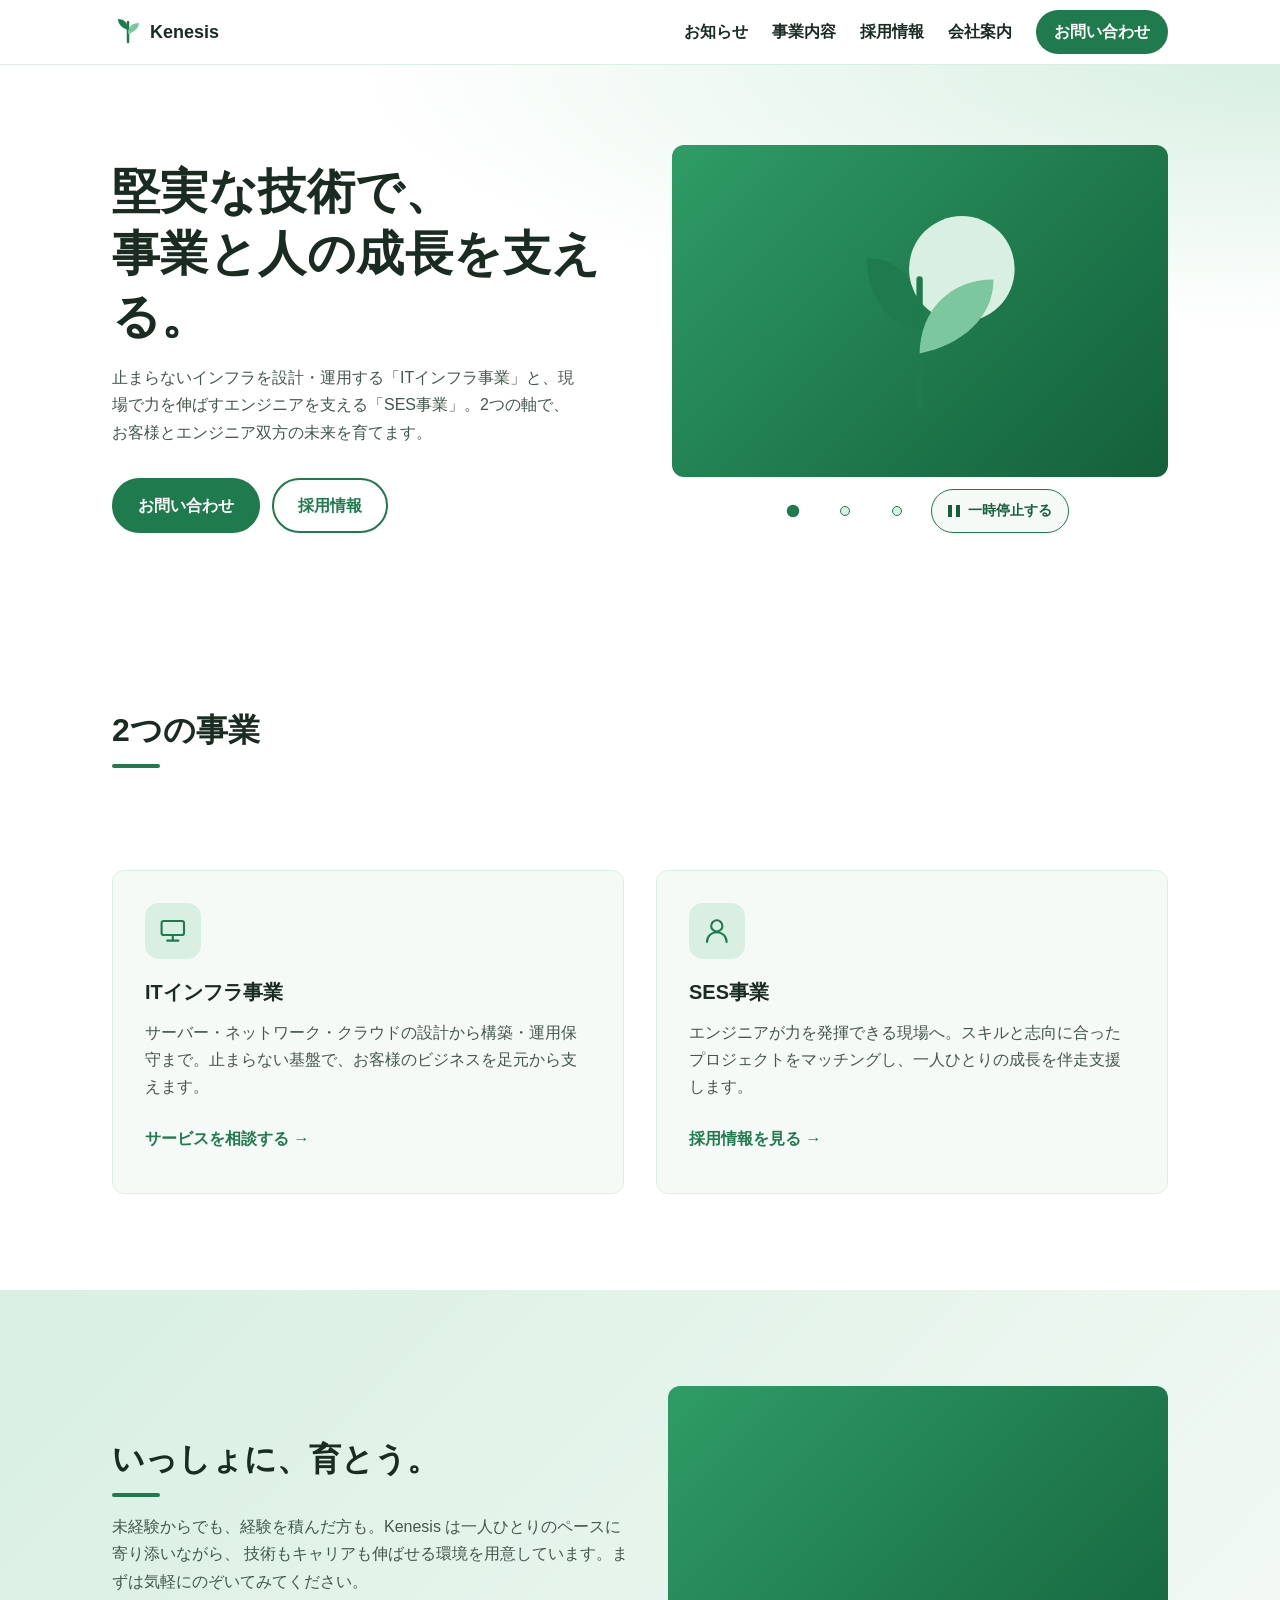
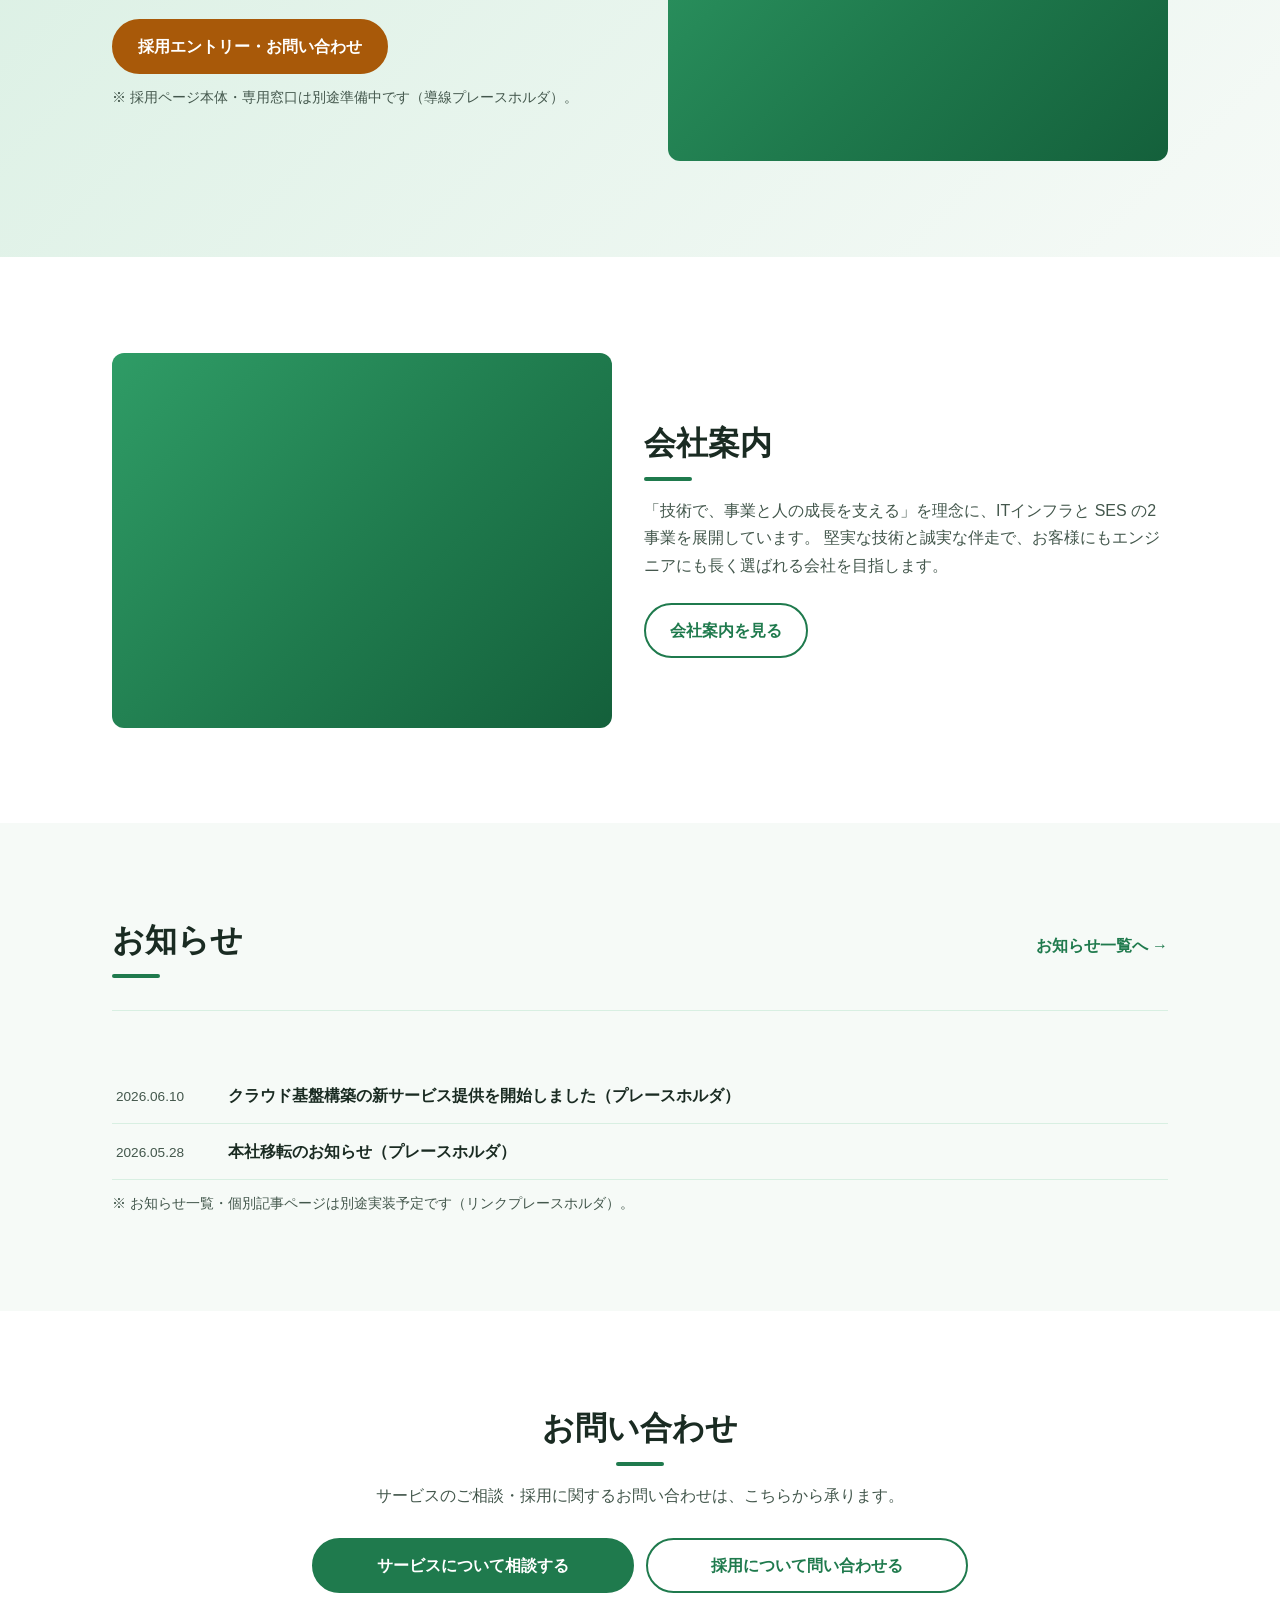
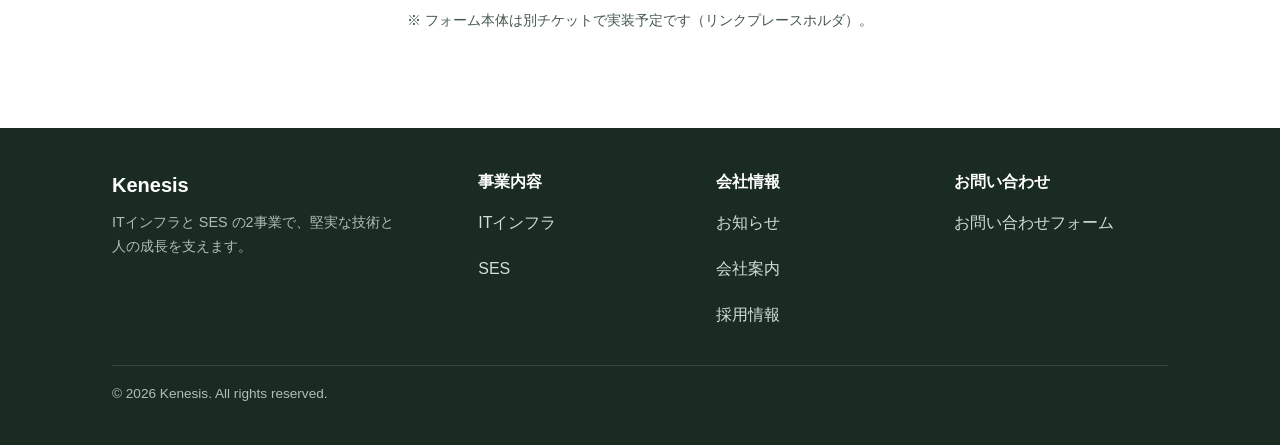
==== commit 1e152d5b: "[KLK-002] 改善ループ: 採用ワイヤーを正にトップFVを再構築 - セクション構成を fv→business→recruit→company→news→contact に整合   （resul" ====
--- a/site/index.html
+++ b/site/index.html
@@ -49,13 +49,17 @@
       <div class="container fv__inner">
         <!-- DOM順: テキスト → ビジュアル → CTA（CSS無効時も要件順を維持） -->
         <div class="fv__text">
-          <!-- スライド1はタグ非表示（JSがスライド2/3で表示・差し替え）。JS無効時もスライド1の見え方を維持 -->
-          <p class="fv__eyebrow" style="display:none"></p>
+          <!-- h1 はページ恒常の大見出し。カルーセルでは書き換えない（アウトライン/SEO/SR安定のため静的） -->
           <h1 id="fv-heading" class="fv__title">堅実な技術で、<br>事業と人の成長を支える。</h1>
-          <p class="fv__sub">
-            止まらないインフラを設計・運用する「ITインフラ事業」と、現場で力を伸ばすエンジニアを支える「SES事業」。
-            2つの軸で、お客様とエンジニア双方の未来を育てます。
-          </p>
+          <!-- スライドで切り替わるのは eyebrow / サブコピーのみ。aria-live で SR へ穏当に通知 -->
+          <div class="fv__copy" aria-live="polite">
+            <!-- スライド1はタグ非表示（JSがスライド2/3で表示・差し替え）。JS無効時もスライド1の見え方を維持 -->
+            <p class="fv__eyebrow" style="display:none"></p>
+            <p class="fv__sub">
+              止まらないインフラを設計・運用する「ITインフラ事業」と、現場で力を伸ばすエンジニアを支える「SES事業」。
+              2つの軸で、お客様とエンジニア双方の未来を育てます。
+            </p>
+          </div>
         </div>
 
         <div class="fv__visual">
@@ -88,10 +92,17 @@
               </svg>
             </div>
           </div>
-          <div class="fv__dots" role="group" aria-label="メインビジュアルのスライド切替">
-            <button type="button" class="fv__dot is-active" data-fv-dot="0" aria-label="スライド1: 会社全体を表示" aria-selected="true"></button>
-            <button type="button" class="fv__dot" data-fv-dot="1" aria-label="スライド2: ITインフラ事業を表示" aria-selected="false"></button>
-            <button type="button" class="fv__dot" data-fv-dot="2" aria-label="スライド3: SES事業を表示" aria-selected="false"></button>
+          <div class="fv__controls">
+            <div class="fv__dots" role="group" aria-label="メインビジュアルのスライド切替">
+              <button type="button" class="fv__dot is-active" data-fv-dot="0" aria-label="スライド1: 会社全体を表示" aria-pressed="true"></button>
+              <button type="button" class="fv__dot" data-fv-dot="1" aria-label="スライド2: ITインフラ事業を表示" aria-pressed="false"></button>
+              <button type="button" class="fv__dot" data-fv-dot="2" aria-label="スライド3: SES事業を表示" aria-pressed="false"></button>
+            </div>
+            <!-- 恒常的な一時停止/再生コントロール（WCAG 2.2.2 Pause, Stop, Hide）。aria-pressed=true で停止中 -->
+            <button type="button" class="fv__playpause" data-fv-playpause aria-pressed="false">
+              <span class="fv__playpause-icon" aria-hidden="true"></span>
+              <span class="fv__playpause-text">一時停止する</span>
+            </button>
           </div>
         </div>
 
@@ -107,14 +118,6 @@
       <div class="container">
         <h2 id="business-heading" class="section__title">2つの事業</h2>
         <p class="section__lead">ITインフラと SES。どちらも私たちの主軸であり、対等に力を注いでいます。</p>
-
-        <!-- 検証用トグル: 2カラム↔1カラム（縦並び）を切替して比較する。決定後に削除可 -->
-        <p class="biz-toggle">
-          <label class="biz-toggle__label">
-            <input type="checkbox" id="bizStack" class="biz-toggle__input">
-            事業カードを1カラム（縦並び）で表示する（検証用）
-          </label>
-        </p>
 
         <ul class="biz-grid">
           <li class="biz-card">
--- a/site/css/style.css
+++ b/site/css/style.css
@@ -292,9 +292,18 @@
   height: 70%;
 }
 
-/* テキストはフェードスルーで内容差し替え（単一h1を維持・JSが内容更新） */
-.fv__text { transition: opacity .4s ease; }
-.fv__text.is-leaving { opacity: 0; }
+/* h1 は静的。切替テキスト領域（eyebrow＋sub）のみフェードスルーで内容差し替え（JSが内容更新） */
+.fv__copy { margin-top: 16px; transition: opacity .4s ease; }
+.fv__copy.is-leaving { opacity: 0; }
+
+/* FV スライドコントロール（ドット＋一時停止/再生ボタン） */
+.fv__controls {
+  display: flex;
+  flex-wrap: wrap;
+  align-items: center;
+  justify-content: center;
+  gap: 12px;
+}
 
 /* スライド切替ドット（タップ領域44px・内側に視覚ドット） */
 .fv__dots { display: flex; justify-content: center; gap: 8px; }
@@ -320,6 +329,42 @@
 }
 .fv__dot.is-active::before { background: var(--color-primary); transform: scale(1.25); }
 
+/* 一時停止/再生ボタン（WCAG 2.2.2。タップ領域44px・aria-pressed=true で停止中＝再生アイコン） */
+.fv__playpause {
+  display: inline-flex;
+  align-items: center;
+  gap: 8px;
+  min-height: 44px;
+  min-width: 44px;
+  padding: 8px 16px;
+  background: var(--color-surface);
+  border: 1px solid var(--color-primary);
+  border-radius: 999px;
+  color: var(--color-primary-dark);
+  font-weight: 700;
+  font-size: .85rem;
+  cursor: pointer;
+}
+.fv__playpause:hover { background: var(--color-primary-light); }
+/* 再生中（aria-pressed=false）= 一時停止アイコン（二本バー） */
+.fv__playpause-icon {
+  flex: 0 0 auto;
+  width: 12px;
+  height: 12px;
+  box-sizing: border-box;
+  border-left: 4px solid currentColor;
+  border-right: 4px solid currentColor;
+}
+/* 停止中（aria-pressed=true）= 再生アイコン（三角） */
+.fv__playpause[aria-pressed="true"] .fv__playpause-icon {
+  width: 0;
+  height: 0;
+  border-left: 12px solid currentColor;
+  border-right: 0;
+  border-top: 7px solid transparent;
+  border-bottom: 7px solid transparent;
+}
+
 /* FV CTA 並置 */
 .fv__cta {
   display: flex;
@@ -376,16 +421,6 @@
 }
 .biz-card__link::after { content: " →"; white-space: pre; }
 .biz-card__link:hover { color: var(--color-primary-dark); text-decoration: underline; }
-
-/* 検証用トグル（2カラム↔1カラム比較）。決定後に削除可 */
-.biz-toggle { margin-top: 12px; font-size: .85rem; color: var(--color-text-muted); }
-.biz-toggle__label {
-  display: inline-flex;
-  align-items: center;
-  gap: 8px;
-  min-height: 44px;
-  cursor: pointer;
-}
 
 /* ============================================================
    メディア（写真領域プレースホルダ・採用/会社で共用）
@@ -576,12 +611,6 @@
 
   /* 事業紹介: 横並び2カラム（同一寸法） */
   .biz-grid { grid-template-columns: 1fr 1fr; }
-  /* 検証用トグルON時のみ1カラム（縦並び）に戻す */
-  #business:has(.biz-toggle__input:checked) .biz-grid {
-    grid-template-columns: 1fr;
-    max-width: 680px;
-    margin-inline: auto;
-  }
 
   /* お知らせ: 日付とタイトルを横並びに */
   .news__link { flex-direction: row; align-items: baseline; gap: 24px; }
